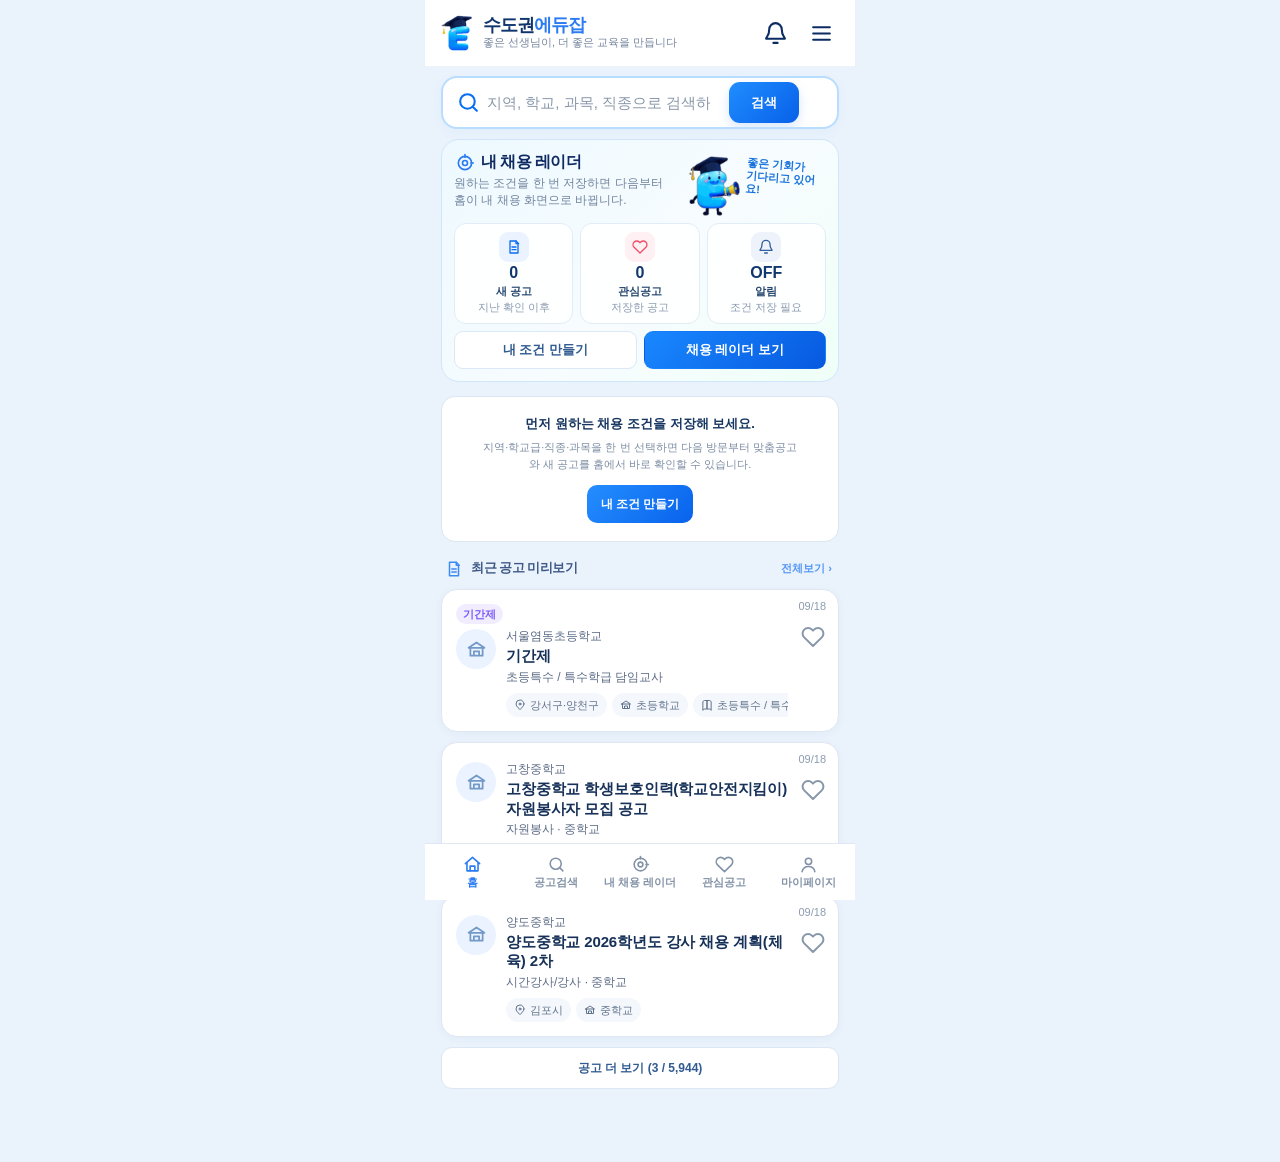
==== app.html @ aa438aa8 "Bust preview app cache with production" ====
<!doctype html>
<html lang="ko">
<head>
  <meta charset="utf-8">
  <meta name="viewport" content="width=device-width,initial-scale=1,viewport-fit=cover">
  <meta name="theme-color" content="#EFF5FF">
  <title>수도권에듀잡 | 서울·경기·인천 교육 채용공고</title>
  <meta name="description" content="서울·경기·인천 교육 채용공고를 한곳에서 검색하고, 내 조건 맞춤 새 공고와 관심공고·알림을 관리하세요.">
  <link rel="icon" href="edujob-icon.svg" type="image/svg+xml">
  <link rel="manifest" href="manifest.webmanifest">
  <link rel="stylesheet" href="app.css?v=20260920k">
</head>
<body>
  <a class="skip-link" href="#appMain">본문 바로가기</a>

  <header class="app-header" id="appHeader">
    <div class="header-inner">
      <a class="brand" href="#/home" aria-label="수도권에듀잡 홈">
        <img src="assets/logo-mark.png?v=20260920a" width="39" height="39" alt="수도권에듀잡 로고 마크">
        <span class="brand-copy"><strong>수도권<span>에듀잡</span></strong><small>좋은 선생님이, 더 좋은 교육을 만듭니다</small></span>
      </a>
      <div class="header-actions">
        <button type="button" id="headerAlertBtn" class="icon-btn" aria-label="알림 설정"></button>
        <button type="button" id="headerMenuBtn" class="icon-btn" aria-label="마이페이지"></button>
      </div>
    </div>
  </header>

  <main id="appMain" class="app-shell" tabindex="-1">
    <section id="searchTop" class="search-top" aria-label="채용공고 검색">
      <form id="searchForm" class="search-bar" role="search">
        <span class="search-icon" aria-hidden="true"></span>
        <input id="searchInput" type="search" autocomplete="off" placeholder="지역, 학교, 과목, 직종으로 검색하세요">
        <button id="searchClear" class="search-clear" type="button" aria-label="검색어 지우기">×</button>
        <button class="search-submit" type="submit">검색</button>
      </form>
      <div id="surfaceSegment" class="surface-segment" role="group" aria-label="구인 유형">
        <button type="button" data-surface="" class="active">전체 구인</button>
        <button type="button" data-surface="학교·교육청">학교·교육청</button>
        <button type="button" data-surface="학원·민간">학원·민간</button>
      </div>
    </section>

    <div id="screen" class="screen" aria-live="polite"></div>
  </main>

  <nav id="bottomNav" class="bottom-nav" aria-label="주요 메뉴">
    <a href="#/home" data-route="home"><span data-icon="home"></span><b>홈</b></a>
    <a href="#/search" data-route="search"><span data-icon="search"></span><b>공고검색</b></a>
    <a href="#/radar" data-route="radar"><span data-icon="radar"></span><b>내 채용 레이더</b></a>
    <a href="#/saved" data-route="saved"><span data-icon="heart"></span><b>관심공고</b></a>
    <a href="#/me" data-route="me"><span data-icon="user"></span><b>마이페이지</b></a>
  </nav>

  <div class="integration-hooks" aria-hidden="true">
    <div class="job-radar-actions"></div>
    <div id="jobRadarCopy"></div>
  </div>

  <div id="toast" class="toast" role="status" aria-live="polite"></div>

  <script src="user-store.js?v=20260919b" defer></script>
  <script src="alert-config.js?v=20260918a" defer></script>
  <script src="app.js?v=20260920l" defer></script>
  <script src="direct-link-guard.js?v=20260907c" defer></script>
  <script src="alert-client.js?v=20260920c" defer></script>
</body>
</html>
---- app.css ----
:root{
  --brand:#2B7CF3;
  --brand-strong:#1B5FD0;
  --brand-soft:#E8F1FE;
  --page-bg:#EFF5FF;
  --card-bg:#FFFFFF;
  --ink:#111A2B;
  --ink-sub:#5B6B85;
  --ink-mute:#8A98AE;
  --line:#DFE7F3;
  --danger:#E5484D;
  --new:#E5484D;
  --badge-gov:#1B9E6B;
  --badge-term:#7A5AF8;
  --star-on:#2B7CF3;
  --fs-xs:11px;
  --fs-sm:12px;
  --fs-md:13px;
  --fs-lg:15px;
  --fs-xl:16px;
  --fs-2xl:18px;
  --r-card:16px;
  --r-chip:999px;
  --r-btn:12px;
  --shadow:0 2px 10px rgba(23,58,110,.07);
  --s1:4px;--s2:8px;--s3:12px;--s4:16px;--s5:20px;--s6:24px;
  --f-title:700 var(--fs-lg)/1.35 -apple-system,"Apple SD Gothic Neo","Noto Sans KR",sans-serif;
  --f-body:400 var(--fs-md)/1.5 -apple-system,"Apple SD Gothic Neo","Noto Sans KR",sans-serif;
  --f-meta:500 var(--fs-xs)/1.4 -apple-system,"Apple SD Gothic Neo","Noto Sans KR",sans-serif;
}
*{box-sizing:border-box}
html{background:var(--page-bg);scroll-behavior:smooth}
body{margin:0;min-height:100vh;background:linear-gradient(180deg,#fff 0,#f8fbff 21%,var(--page-bg) 100%);color:var(--ink);font-family:-apple-system,"Apple SD Gothic Neo","Noto Sans KR",sans-serif;-webkit-font-smoothing:antialiased}
button,input,select{font:inherit}
button,a{-webkit-tap-highlight-color:transparent}
button{cursor:pointer}
a{color:inherit;text-decoration:none}
[hidden]{display:none!important}
.skip-link{position:fixed;left:8px;top:-80px;z-index:1000;background:#fff;padding:8px 12px;border-radius:8px;box-shadow:var(--shadow)}
.skip-link:focus{top:8px}

/* Header — approved mockup: official logo only, no face in E mark. */
.app-header{position:sticky;top:0;z-index:40;background:rgba(255,255,255,.98);border-bottom:1px solid #eef3f8}
.header-inner{max-width:430px;margin:0 auto;height:66px;padding:8px 12px;display:flex;align-items:center;gap:8px}
.brand{display:flex;align-items:center;gap:7px;min-width:0}
.brand img{width:39px;height:39px;object-fit:contain;flex:0 0 auto}
.brand-copy{display:grid;gap:1px;min-width:0}
.brand-copy strong{font-size:var(--fs-2xl);line-height:1;color:#10356d;letter-spacing:-1px;white-space:nowrap}
.brand-copy strong span{color:var(--brand)}
.brand-copy small{font-size:var(--fs-xs);color:#74849c;white-space:nowrap}
.header-actions{margin-left:auto;display:flex;align-items:center;gap:2px}
.icon-btn{width:44px;height:44px;border:0;background:transparent;color:#0b2b63;display:grid;place-items:center;padding:9px}
.icon-btn svg{width:25px;height:25px}
.app-header.compact .brand-copy small{display:none}
.app-header.compact .header-inner{height:56px}

/* Main shell */
.app-shell{max-width:430px;margin:0 auto;padding:9px 12px calc(68px + env(safe-area-inset-bottom))}
.search-top{display:grid;gap:8px;margin-bottom:10px}
.search-bar{width:100%;display:grid;grid-template-columns:28px minmax(0,1fr) 28px 70px;align-items:center;gap:5px;background:#fff;border:2px solid #b9ddff;border-radius:16px;padding:4px 5px 4px 11px;min-height:51px;box-shadow:0 4px 12px rgba(43,124,243,.045);overflow:hidden}
.search-icon{display:grid;place-items:center;color:#0b6ef3}
.search-icon svg{width:25px;height:25px}
.search-bar input{width:100%;min-width:0;border:0;outline:0;background:transparent;color:#1b2d4c;font-size:var(--fs-md);padding:0}
.search-bar input::placeholder{color:#8997aa}
.search-clear{display:none;width:26px;height:26px;border:0;border-radius:50%;background:#edf2f8;color:#72849c;font-size:var(--fs-2xl);line-height:1;padding:0}
.search-clear.show{display:block}
.search-submit{width:70px;min-width:70px;min-height:41px;border:0;border-radius:11px;background:linear-gradient(135deg,#208dff,#0760e8);color:#fff;font-size:var(--fs-sm);font-weight:850;box-shadow:0 5px 12px rgba(43,124,243,.18)}
.surface-segment{display:grid;grid-template-columns:repeat(3,minmax(0,1fr));gap:7px}
.surface-segment button{min-width:0;min-height:38px;border:1px solid #d7e6f5;border-radius:14px;background:#fff;color:#17345e;font-weight:850;font-size:var(--fs-xs);padding:0 4px}
.surface-segment button.active{border-color:transparent;background:linear-gradient(135deg,#2793ff,#0963ed);color:#fff;box-shadow:0 6px 16px rgba(43,124,243,.17)}
.screen{margin-top:4px}
.screen-head{display:flex;align-items:flex-start;justify-content:space-between;gap:10px;margin:0 2px 8px}
.screen-head h1,.section-title h2{margin:0;color:#102d67;letter-spacing:-.5px}
.screen-head h1{font-size:var(--fs-2xl)}
.screen-head p{margin:3px 0 0;color:var(--ink-sub);font-size:var(--fs-xs)}
.section-title{display:flex;align-items:center;gap:7px;margin:11px 2px 7px}
.section-title>span:first-child{width:21px;height:21px;color:#0b6ef3;display:grid;place-items:center}
.section-title>span:first-child svg{width:18px;height:18px}
.section-title h2{font-size:var(--fs-lg)}
.section-title .spacer{margin-left:auto}
.link-btn{border:0;background:transparent;color:var(--brand);font-size:var(--fs-xs);font-weight:850;padding:5px}

/* Home radar card */
.home-radar{overflow:hidden;background:linear-gradient(135deg,#edf9ff 0,#f7fcff 56%,#effff7 100%);border:1px solid #cfe6fb;border-radius:18px;padding:10px}
.radar-top{display:flex;align-items:flex-start;justify-content:space-between;gap:7px;min-height:65px}
.radar-top h2{margin:0;color:#0f2b62;font-size:var(--fs-xl);letter-spacing:-.6px}
.radar-top p{margin:4px 0 0;color:#71849d;font-size:var(--fs-xs)}
.radar-mascot{position:relative;width:96px;height:64px;flex:0 0 96px}
.radar-mascot img{position:absolute;right:0;bottom:0;width:60px;height:60px;object-fit:contain}
.radar-mascot span{position:absolute;right:49px;top:4px;width:62px;font-size:var(--fs-xs);line-height:1.2;font-weight:900;color:#1772db;text-align:center;transform:rotate(-6deg)}
.metric-grid{display:grid;grid-template-columns:repeat(4,minmax(0,1fr));gap:5px;margin-top:4px}
.metric{min-width:0;border:1px solid #e1ecf7;background:rgba(255,255,255,.94);border-radius:12px;padding:7px 2px;text-align:center;min-height:78px}
.metric .metric-icon{width:27px;height:27px;border-radius:9px;margin:0 auto 4px;display:grid;place-items:center;background:#eaf3ff;color:#0b6ef3}
.metric .metric-icon svg{width:15px;height:15px}
.metric:nth-child(2) .metric-icon{background:#fff0f3;color:#ef4e68}
.metric:nth-child(3) .metric-icon{background:#eef2fb;color:#315f9f}
.metric:nth-child(4) .metric-icon{background:#eafff5;color:#16a77b}
.metric b{display:block;color:#11376f;font-size:var(--fs-xl);line-height:1}
.metric strong{display:block;margin-top:4px;color:#24466e;font-size:var(--fs-xs);white-space:nowrap}
.metric small{display:block;margin-top:2px;color:#8b9aad;font-size:var(--fs-xs);white-space:nowrap}
.radar-actions{display:grid;grid-template-columns:repeat(2,minmax(0,1fr));gap:5px;margin-top:7px}
.radar-actions button{min-height:36px;border:1px solid #dbe8f5;border-radius:9px;background:#fff;color:#315b91;font-size:var(--fs-xs);font-weight:850;padding:4px}
.radar-actions button:first-child{background:linear-gradient(135deg,#1988ff,#0759df);color:#fff;border-color:transparent}

/* Home stats */
.status-grid{display:grid;grid-template-columns:repeat(4,minmax(0,1fr));gap:5px}
.status-grid .status-card{min-width:0;min-height:59px;background:#fff;border:1px solid var(--line);border-radius:13px;padding:7px 4px;display:grid;grid-template-columns:24px minmax(0,1fr);grid-template-rows:auto auto;column-gap:4px;align-items:center}
.status-icon{grid-row:1/3;width:23px;height:23px;border-radius:8px;display:grid;place-items:center;background:#eaf3ff;color:#0b6ef3}
.status-card:nth-child(2) .status-icon{background:#fff0f3;color:#f34f67}
.status-card:nth-child(3) .status-icon{background:#eafff5;color:#16a77b}
.status-card:nth-child(4) .status-icon{background:#f3efff;color:#715ad1}
.status-icon svg{width:14px;height:14px}
.status-card b{min-width:0;font-size:var(--fs-lg);line-height:1;color:#11356b;align-self:end;white-space:nowrap}
.status-card span{min-width:0;font-size:var(--fs-xs);color:#7789a1;align-self:start;white-space:nowrap}

/* Filter control */
.filter-row{display:flex;align-items:center;gap:6px;background:#fff;border:1px solid var(--line);border-radius:14px;padding:7px 9px;box-shadow:var(--shadow);margin:9px 0}
.filter-row strong{font-size:var(--fs-md);color:#173661}
.filter-row .reset-btn{border:0;border-radius:9px;background:#f1f5fa;color:#637793;font-size:var(--fs-xs);font-weight:800;padding:0 8px;min-height:34px}
.filter-row .open-filter{margin-left:auto;border:1px solid #dbe7f4;border-radius:9px;background:#fff;color:#235c9c;font-size:var(--fs-xs);font-weight:850;padding:0 10px;min-height:34px}

/* Shared jobs */
.job-list{display:grid;gap:8px}
.job-card{position:relative;display:block;background:#fff;border:1px solid var(--line);border-radius:14px;padding:10px 43px 10px 10px;box-shadow:0 2px 8px rgba(23,58,110,.045);min-height:100px}
.job-card:active{transform:translateY(1px)}
.badge-row{display:flex;flex-wrap:wrap;gap:4px;margin-bottom:6px}
.badge{display:inline-flex;align-items:center;min-height:18px;padding:0 6px;border-radius:999px;background:#eef3fa;color:#516780;font-size:var(--fs-xs);font-weight:850}
.badge.deadline,.badge.new{background:#fff0f2;color:var(--danger)}
.badge.gov{background:#eaf9f3;color:var(--badge-gov)}
.badge.term{background:#f0edff;color:var(--badge-term)}
.job-content{display:grid;grid-template-columns:35px minmax(0,1fr);gap:8px;align-items:start}
.school-emblem{width:35px;height:35px;border-radius:50%;background:#eaf3ff;color:#7399c7;display:grid;place-items:center}
.school-emblem svg{width:20px;height:20px}
.job-body{min-width:0}
.job-school{font-size:var(--fs-xs);color:#667b95;font-weight:800;white-space:nowrap;overflow:hidden;text-overflow:ellipsis}
.job-title{margin:2px 0 3px;font:700 var(--fs-sm)/1.35 -apple-system,"Apple SD Gothic Neo","Noto Sans KR",sans-serif;color:#173158;letter-spacing:-.2px}
.job-summary{font-size:var(--fs-xs);color:#71839b;line-height:1.4;margin-bottom:6px;white-space:nowrap;overflow:hidden;text-overflow:ellipsis}
.chip-row{display:flex;flex-wrap:wrap;gap:4px}
.meta-chip{display:inline-flex;align-items:center;gap:2px;padding:3px 5px;border-radius:999px;background:#f4f7fb;color:#61738c;font-size:var(--fs-xs);line-height:1}
.meta-chip svg{width:10px;height:10px;flex:0 0 auto}
.job-time{position:absolute;right:9px;top:9px;color:#8b9bb0;font-size:var(--fs-xs)}
.favorite-btn{position:absolute;right:6px;bottom:6px;width:38px;height:38px;border:1px solid #dce5ef;border-radius:10px;background:#fff;color:#8797aa;display:grid;place-items:center;padding:7px}
.favorite-btn svg{width:19px;height:19px}
.favorite-btn.on{color:var(--star-on);border-color:#b7d7ff;background:#f6faff}
.more-btn{width:100%;min-height:42px;border:1px solid #dbe7f4;border-radius:11px;background:#fff;color:#315b91;font-weight:850;font-size:var(--fs-xs)}

/* Search page */
.search-filter-row{display:grid;grid-template-columns:auto repeat(3,minmax(0,1fr)) 76px;gap:5px;align-items:center;margin:3px 0 8px}
.search-filter-row button,.search-filter-row select{min-width:0;min-height:38px;border:1px solid #dce7f3;border-radius:9px;background:#fff;color:#49627f;font-size:var(--fs-xs);font-weight:800;padding:0 5px}
.search-filter-row .filter-main{display:flex;align-items:center;gap:3px;border:0;background:transparent;color:#173661;padding:0 2px;font-size:var(--fs-xs)}
.search-filter-row .filter-main svg{width:16px;height:16px}
.results-bar{display:flex;align-items:center;justify-content:space-between;margin:7px 2px 8px;color:#637795;font-size:var(--fs-xs)}
.results-bar strong{color:var(--brand);font-size:var(--fs-sm)}

/* Filter drawer */
.filter-drawer{display:none;background:#fff;border:1px solid var(--line);border-radius:14px;padding:11px;margin:-1px 0 8px;box-shadow:var(--shadow)}
.filter-drawer.open{display:block}
.filter-group{padding:8px 0;border-bottom:1px solid #edf2f7}
.filter-group:last-child{border-bottom:0}
.filter-group h3{margin:0 0 6px;font-size:var(--fs-xs);color:#274a76}
.check-grid{display:flex;flex-wrap:wrap;gap:5px}
.check-chip{position:relative}
.check-chip input{position:absolute;opacity:0;pointer-events:none}
.check-chip span{display:inline-flex;align-items:center;min-height:36px;padding:0 9px;border:1px solid #dce7f3;border-radius:999px;background:#fff;color:#61738d;font-size:var(--fs-xs);font-weight:750}
.check-chip input:checked+span{background:var(--brand-soft);border-color:#a9cdfd;color:#155fc9}
.filter-actions{display:flex;gap:6px;padding-top:8px}
.filter-actions button{flex:1;min-height:40px;border-radius:9px;border:1px solid #dce7f3;background:#fff;color:#49627f;font-size:var(--fs-xs);font-weight:850}
.filter-actions .apply{background:var(--brand);border-color:var(--brand);color:#fff}

/* Radar */
.radar-page{padding-top:1px}
.radar-page .hero-row{display:grid;grid-template-columns:auto 1fr 84px;align-items:center;gap:7px;margin-bottom:8px}
.back-btn{width:34px;height:34px;border:0;background:transparent;color:#1b3761;font-size:var(--fs-2xl);padding:0}
.radar-page .hero-copy h1{font-size:var(--fs-2xl);margin:0;color:#102d67}
.radar-page .hero-copy p{font-size:var(--fs-xs);color:#71839c;margin:3px 0 0;line-height:1.45}
.radar-page .hero-row img{width:76px;height:64px;object-fit:contain}
.segment-tabs{display:grid;grid-template-columns:1fr 1fr;border:1px solid var(--line);border-radius:13px;overflow:hidden;background:#fff;margin-bottom:9px}
.segment-tabs button{min-height:39px;border:0;background:#fff;color:#6c7e97;font-size:var(--fs-xs);font-weight:850}
.segment-tabs button.active{background:linear-gradient(135deg,#248cff,#075ae0);color:#fff}
.condition-card,.alert-card,.tip-card{background:#fff;border:1px solid var(--line);border-radius:14px;padding:11px;margin-bottom:8px;box-shadow:var(--shadow)}
.condition-head{display:flex;align-items:center;justify-content:space-between;gap:8px;margin-bottom:8px}
.condition-head strong{font-size:var(--fs-xs);color:#173661}
.condition-head button{border:0;background:transparent;color:var(--brand);font-size:var(--fs-xs);font-weight:850}
.saved-condition{display:grid;grid-template-columns:minmax(0,1fr) auto;align-items:center;gap:7px;border-top:1px solid #edf2f7;padding:9px 0}
.saved-condition:first-of-type{border-top:0}
.saved-condition strong{display:block;font-size:var(--fs-xs);color:#183963}
.saved-condition p{margin:4px 0;color:#6d8099;font-size:var(--fs-xs);line-height:1.4}
.saved-condition em{font-style:normal;color:#158966;font-size:var(--fs-xs);font-weight:850}
.condition-menu{position:relative}
.condition-menu summary{list-style:none;width:34px;height:34px;border:0;border-radius:9px;display:grid;place-items:center;color:#58708f;font-size:var(--fs-2xl);cursor:pointer;background:#f7f9fc}
.condition-menu summary::-webkit-details-marker{display:none}
.condition-menu-pop{display:none;position:absolute;right:0;top:37px;z-index:5;min-width:80px;padding:4px;background:#fff;border:1px solid var(--line);border-radius:9px;box-shadow:var(--shadow)}
.condition-menu[open] .condition-menu-pop{display:grid}
.condition-menu-pop button{min-height:36px;border:0;background:#fff;color:#345579;text-align:left;padding:0 8px;font-size:var(--fs-xs)}
.condition-menu-pop button.danger{color:#b43e49}
.alert-card{display:flex;align-items:center;justify-content:space-between;gap:8px}
.alert-copy{display:flex;gap:7px;align-items:center}
.alert-copy svg{width:19px;height:19px;color:var(--brand)}
.alert-copy strong{display:block;font-size:var(--fs-xs);color:#183963}
.alert-copy p{margin:2px 0 0;color:#7a8ba1;font-size:var(--fs-xs)}
.switch{width:40px;height:23px;border:0;border-radius:999px;background:#cbd7e5;position:relative;flex:0 0 auto}
.switch:after{content:"";position:absolute;top:3px;left:3px;width:17px;height:17px;border-radius:50%;background:#fff;box-shadow:0 1px 4px rgba(0,0,0,.14);transition:.15s}
.switch.on{background:var(--brand)}
.switch.on:after{left:20px}
.tip-card{display:flex;align-items:center;gap:10px;background:linear-gradient(135deg,#eefaff,#effff8);min-height:116px}
.tip-card img{width:72px;height:66px;object-fit:contain}
.tip-card strong{font-size:var(--fs-xs);color:#0c67cb}
.tip-card p{font-size:var(--fs-xs);color:#5f7c91;line-height:1.65;margin:4px 0 0}

/* Saved */
.saved-page{padding-top:2px}
.saved-page .segment-tabs{margin-bottom:9px}
.saved-tip{margin-top:10px;min-height:145px}

/* My page */
.me-profile{display:flex;align-items:center;gap:10px;background:#fff;border:1px solid var(--line);border-radius:14px;padding:12px;box-shadow:var(--shadow)}
.avatar{width:44px;height:44px;border-radius:50%;background:#edf3fa;color:#b5c5d7;display:grid;place-items:center}
.avatar svg{width:26px;height:26px}
.me-profile strong{display:block;color:#183963;font-size:var(--fs-md)}
.me-profile p{margin:2px 0 0;color:#7b8ca2;font-size:var(--fs-xs)}
.me-stats{display:grid;grid-template-columns:repeat(3,1fr);gap:1px;background:#e4ebf4;border-radius:14px;overflow:hidden;margin:9px 0}
.me-stats div{background:#fff;padding:10px 3px;text-align:center}
.me-stats span{display:block;color:#7f8fa5;font-size:var(--fs-xs)}
.me-stats b{display:block;color:#12356c;font-size:var(--fs-xl);margin-top:4px}
.menu-list{background:#fff;border:1px solid var(--line);border-radius:14px;overflow:hidden;margin-top:9px}
.menu-list button{width:100%;min-height:47px;border:0;border-bottom:1px solid #edf2f7;background:#fff;display:grid;grid-template-columns:22px 1fr auto;gap:8px;align-items:center;text-align:left;color:#27496f;padding:0 12px}
.menu-list button:last-child{border-bottom:0}
.menu-list button svg{width:18px;height:18px;color:#315f9f}
.menu-list button span{font-size:var(--fs-xs)}
.menu-list button em{font-style:normal;color:#9aabc0;font-size:var(--fs-lg)}
.menu-list button[disabled]{color:#9aa8b9;background:#fafbfd;cursor:not-allowed}
.menu-list button[disabled] svg{color:#b7c3d1}
.device-reset{width:100%;margin-top:9px;min-height:40px;border:1px solid #dfe7f3;border-radius:11px;background:#fff;color:#58708f;font-size:var(--fs-xs);font-weight:850}

/* Empty/loading */
.empty-state{background:#fff;border:1px dashed #cfdbea;border-radius:14px;padding:30px 14px;text-align:center;color:#71839a}
.empty-state img{width:76px;height:68px;object-fit:contain;margin-bottom:7px}
.empty-state strong{display:block;color:#294a77;font-size:var(--fs-xs);margin-bottom:5px}
.empty-state p{margin:0;font-size:var(--fs-xs);line-height:1.7}
.skeleton{display:grid;gap:8px}
.skeleton-card{height:100px;border-radius:14px;background:linear-gradient(90deg,#edf3f9 25%,#f8fbff 40%,#edf3f9 60%);background-size:400% 100%;animation:shimmer 1.3s ease infinite}
.loading-note{text-align:center;font-size:var(--fs-xs);color:#7d8ea4;padding:8px}
@keyframes shimmer{0%{background-position:100% 0}100%{background-position:0 0}}
@media(prefers-reduced-motion:reduce){*{scroll-behavior:auto!important;animation:none!important;transition:none!important}}

/* Bottom nav */
.bottom-nav{position:fixed;z-index:50;left:50%;transform:translateX(-50%);bottom:0;width:min(100%,430px);min-height:57px;padding:4px 5px calc(4px + env(safe-area-inset-bottom));background:rgba(255,255,255,.98);border-top:1px solid #dfe7f3;display:grid;grid-template-columns:repeat(5,1fr);backdrop-filter:blur(12px)}
.bottom-nav a{min-width:0;min-height:48px;display:flex;flex-direction:column;align-items:center;justify-content:center;gap:1px;color:#8392a7}
.bottom-nav a span{display:grid;place-items:center}
.bottom-nav a svg{width:19px;height:19px}
.bottom-nav a.active{color:var(--brand)}
.bottom-nav b{font-size:var(--fs-xs);white-space:nowrap}
.toast{position:fixed;z-index:80;left:50%;bottom:calc(68px + env(safe-area-inset-bottom));transform:translate(-50%,20px);opacity:0;pointer-events:none;transition:.2s;background:#14365e;color:#fff;border-radius:999px;padding:8px 11px;font-size:var(--fs-xs);box-shadow:0 6px 20px rgba(0,0,0,.18);max-width:90%;text-align:center}
.toast.show{opacity:1;transform:translate(-50%,0)}
.integration-hooks{position:fixed;left:-9999px;top:-9999px;width:1px;height:1px;overflow:hidden}

@media(min-width:431px){
  body{background:#eaf3fc}
  .app-header{max-width:430px;margin:0 auto}
}


/* 2026-09-19 detail parity pass — approved mockup */
.app-shell{padding-left:16px;padding-right:16px}
.screen{margin-top:6px}
.section-title{margin-top:16px;margin-bottom:8px}
.section-title h2{font-size:var(--fs-lg);line-height:1.35;font-weight:700}
.job-list{gap:10px}

/* Job card anatomy */
.job-card{
  min-height:0;
  padding:14px 52px 14px 14px;
  border-radius:16px;
}
.job-content{grid-template-columns:36px minmax(0,1fr);gap:10px}
.school-emblem{width:36px;height:36px}
.school-emblem svg{width:20px;height:20px}
.job-school{font-size:var(--fs-sm);line-height:1.35;font-weight:500;color:var(--ink-sub)}
.job-title{
  margin:3px 0 4px;
  font-size:var(--fs-lg);
  line-height:1.35;
  font-weight:700;
  display:-webkit-box;
  -webkit-line-clamp:2;
  -webkit-box-orient:vertical;
  overflow:hidden;
}
.job-summary{
  margin-bottom:8px;
  font-size:var(--fs-sm);
  line-height:1.4;
  font-weight:400;
  color:var(--ink-sub);
  white-space:nowrap;
  overflow:hidden;
  text-overflow:ellipsis;
}
.chip-row{gap:5px}
.meta-chip{
  min-height:24px;
  padding:0 8px;
  gap:4px;
  font-size:var(--fs-xs);
  line-height:1;
}
.meta-chip svg{width:12px;height:12px}
.badge-row{gap:5px;margin-bottom:7px}
.badge{
  min-height:20px;
  padding:0 7px;
  font-size:var(--fs-xs);
  line-height:1;
  font-weight:700;
}
.badge.deadline{background:#fff0f1;color:#E5484D}
.badge.new{background:#fff3f5;color:#d94b62}
.badge.term{background:#f1edff;color:#7A5AF8}
.badge.gov{background:#eaf9f3;color:#1B9E6B}
.job-time{top:11px;right:14px;font-size:var(--fs-xs)}
.favorite-btn{
  top:27px;
  right:4px;
  bottom:auto;
  width:44px;
  height:44px;
  border:0;
  border-radius:0;
  background:transparent;
  box-shadow:none;
  padding:10px;
}
.favorite-btn svg{width:24px;height:24px}
.favorite-btn.on{border:0;background:transparent;color:var(--star-on)}
.job-deadline{
  position:absolute;
  right:14px;
  bottom:12px;
  color:#8795a8;
  font-size:var(--fs-xs);
  font-weight:500;
}

/* Home: keep approved compact structure but use line icon, not emoji. */
.radar-top h2{display:flex;align-items:center;gap:6px}
.radar-heading-icon{display:grid;place-items:center;width:21px;height:21px;color:var(--brand)}
.radar-heading-icon svg{width:20px;height:20px}
.home-radar{padding:14px}
.metric-grid{margin-top:8px}
.radar-actions{margin-top:8px}
.status-grid{gap:6px}
.filter-row{margin:10px 0;padding:8px 10px}

/* Search controls: filter + 3 chips; sort lives with results. */
.search-filter-row{
  grid-template-columns:auto repeat(3,minmax(0,1fr));
  gap:6px;
  margin:5px 0 9px;
}
.search-filter-row button{
  min-height:40px;
  font-size:var(--fs-xs);
}
.search-filter-row .filter-main{font-size:var(--fs-xs)}
.results-bar{margin:8px 2px 10px;font-size:var(--fs-xs)}
.results-bar strong{font-size:var(--fs-md)}
.results-sort{
  min-height:34px;
  border:0;
  background:transparent;
  color:#526984;
  font-size:var(--fs-xs);
  font-weight:700;
  padding:0 18px 0 6px;
}

/* Radar header: arrow + title on one row, subtitle below. */
.radar-page .hero-row{
  grid-template-columns:minmax(0,1fr) 84px;
  gap:8px;
  align-items:center;
}
.hero-title-row{display:flex;align-items:center;gap:4px}
.hero-title-row .back-btn{
  width:28px;
  height:32px;
  font-size:var(--fs-2xl);
  font-weight:700;
  display:grid;
  place-items:center;
}
.radar-page .hero-copy h1{font-size:var(--fs-xl);line-height:1.2}
.radar-page .hero-copy p{margin:4px 0 0 32px;font-size:var(--fs-xs);line-height:1.45}

/* My Page: one white menu card, status shown only at right. */
.menu-list-single{margin-top:10px}
.menu-list-single button{min-height:50px}
.menu-list button em.status{
  display:inline-flex;
  align-items:center;
  justify-content:center;
  min-height:22px;
  padding:0 7px;
  border-radius:999px;
  background:#f2f5f8;
  color:var(--ink-mute);
  font-size:var(--fs-xs);
  white-space:nowrap;
}
.menu-list button:not([disabled]) em.status{background:#eef5ff;color:#4f6f98}

/* Saved empty state: give the user a next action. */
.saved-tip{margin-top:14px;min-height:0;padding:30px 16px}
.empty-cta{
  margin-top:14px;
  min-height:40px;
  padding:0 16px;
  border:0;
  border-radius:11px;
  background:linear-gradient(135deg,#258eff,#0862ec);
  color:#fff;
  font-size:var(--fs-xs);
  font-weight:800;
}

/* Target density for phone-sized preview. */
@media(max-width:430px){
  .header-inner{padding-left:16px;padding-right:16px}
  .app-shell{padding-left:16px;padding-right:16px}
  .home-radar{padding:12px}
  .job-card{padding:12px 48px 12px 12px}
  .job-title{font-size:var(--fs-md)}
  .job-school,.job-summary{font-size:var(--fs-xs)}
  .meta-chip{font-size:var(--fs-xs);min-height:23px;padding:0 7px}
  .badge{font-size:var(--fs-xs)}
}


/* 2026-09-20 readable type scale + density + safe-area pass */
.app-shell{
  padding-left:16px;
  padding-right:16px;
  padding-bottom:calc(57px + env(safe-area-inset-bottom, 0px) + 16px);
}
.screen{margin-top:4px}
.section-title{margin-top:16px;margin-bottom:8px}
.section-title h2{font-size:var(--fs-lg);line-height:1.3;font-weight:700}
.job-list{gap:10px}

.brand-copy strong{font-size:var(--fs-2xl)}
.brand-copy small{font-size:var(--fs-xs)}
.search-bar input{font-size:var(--fs-lg)}
.search-clear{font-size:var(--fs-xl)}
.search-submit{font-size:var(--fs-md)}
.surface-segment button{font-size:var(--fs-sm)}
.screen-head h1{font-size:var(--fs-xl)}
.screen-head p{font-size:var(--fs-sm)}
.link-btn{font-size:var(--fs-xs)}

.home-radar{padding:10px 12px}
.radar-top{min-height:58px}
.radar-top h2{font-size:var(--fs-xl)}
.radar-top p{font-size:var(--fs-sm);margin-top:2px}
.radar-mascot span{font-size:var(--fs-xs)}
.metric-grid{gap:5px;margin-top:3px}
.metric{min-height:82px;padding:10px 4px}
.metric .metric-icon{width:32px;height:32px;margin-bottom:3px}
.metric .metric-icon svg{width:16px;height:16px}
.metric b{font-size:var(--fs-xl)}
.metric strong{font-size:var(--fs-xs);margin-top:3px}
.metric small{font-size:var(--fs-xs);margin-top:1px}
.radar-actions{gap:5px;margin-top:5px}
.radar-actions button{min-height:34px;padding:3px 5px;font-size:var(--fs-md)}
.status-grid{gap:5px}
.status-grid .status-card{min-height:58px;padding:6px 4px}
.status-card b{font-size:var(--fs-lg)}
.status-card span{font-size:var(--fs-xs)}
.filter-row{margin:8px 0;padding:6px 9px}
.filter-row strong{font-size:var(--fs-md)}
.filter-row .reset-btn,.filter-row .open-filter{font-size:var(--fs-xs);min-height:32px}

.job-card{
  min-height:0;
  padding:14px 50px 14px 14px;
  border-radius:16px;
}
.job-content{grid-template-columns:40px minmax(0,1fr);gap:10px}
.school-emblem{width:40px;height:40px}
.school-emblem svg{width:21px;height:21px}
.job-school{font-size:var(--fs-sm);line-height:1.25;font-weight:500}
.job-title{
  margin:2px 0 4px;
  font-size:var(--fs-lg);
  line-height:1.3;
  letter-spacing:-0.01em;
  font-weight:700;
}
.job-summary{
  margin:0 0 8px;
  font-size:var(--fs-sm);
  line-height:1.3;
  white-space:nowrap;
  overflow:hidden;
  text-overflow:ellipsis;
}
.badge-row{gap:5px;margin-bottom:5px}
.badge{
  min-height:20px;
  padding:0 7px;
  font-size:var(--fs-xs);
  line-height:1;
  font-weight:700;
}
.job-meta{display:flex;align-items:center;gap:6px;min-width:0}
.chip-row{
  display:flex;
  flex:1 1 auto;
  min-width:0;
  flex-wrap:nowrap;
  gap:5px;
  overflow:hidden;
}
.meta-chip{
  min-height:24px;
  padding:0 8px;
  gap:4px;
  flex:0 0 auto;
  font-size:var(--fs-xs);
  line-height:1;
  white-space:nowrap;
}
.meta-chip:last-child{min-width:0;overflow:hidden;text-overflow:ellipsis}
.meta-chip svg{width:12px;height:12px}
.job-time{right:12px;top:10px;font-size:var(--fs-xs)}
.favorite-btn{
  top:25px;
  right:3px;
  width:44px;
  height:44px;
  border:0;
  background:transparent;
  padding:10px;
}
.favorite-btn svg{width:24px;height:24px}
.job-deadline{
  position:static;
  margin-left:auto;
  flex:0 0 auto;
  font-size:var(--fs-xs);
  color:var(--ink-mute);
  white-space:nowrap;
}
.more-btn{font-size:var(--fs-sm)}

.search-filter-row{
  grid-template-columns:auto repeat(3,minmax(0,1fr));
  gap:6px;
  margin:4px 0 8px;
}
.search-filter-row button{min-height:38px;font-size:var(--fs-xs)}
.search-filter-row .filter-main{font-size:var(--fs-xs)}
.results-bar{margin:7px 2px 8px;font-size:var(--fs-xs)}
.results-bar strong{font-size:var(--fs-md)}
.results-sort{font-size:var(--fs-xs)}

.filter-group h3{font-size:var(--fs-xs)}
.check-chip span{font-size:var(--fs-xs);min-height:36px}
.filter-actions button{font-size:var(--fs-sm)}

.radar-page .hero-copy h1{font-size:var(--fs-xl)}
.radar-page .hero-copy p{font-size:var(--fs-sm)}
.segment-tabs button{font-size:var(--fs-sm)}
.condition-head strong{font-size:var(--fs-sm)}
.condition-head button{font-size:var(--fs-xs)}
.saved-condition strong{font-size:var(--fs-sm)}
.saved-condition p{font-size:var(--fs-xs)}
.saved-condition em{font-size:var(--fs-xs)}
.condition-menu summary{font-size:var(--fs-2xl)}
.condition-menu-pop button{font-size:var(--fs-xs)}
.alert-copy strong{font-size:var(--fs-sm)}
.alert-copy p{font-size:var(--fs-xs)}
.tip-card strong{font-size:var(--fs-sm)}
.tip-card p{font-size:var(--fs-xs)}

.me-profile strong{font-size:var(--fs-lg)}
.me-profile p{font-size:var(--fs-sm)}
.me-stats span{font-size:var(--fs-xs)}
.me-stats b{font-size:var(--fs-xl)}
.menu-list button span{font-size:var(--fs-sm)}
.menu-list button em{font-size:var(--fs-lg)}
.menu-list button em.status{font-size:var(--fs-xs)}
.device-reset{font-size:var(--fs-xs)}
.empty-state strong{font-size:var(--fs-sm)}
.empty-state p{font-size:var(--fs-xs)}
.empty-cta{font-size:var(--fs-sm)}
.loading-note{font-size:var(--fs-xs)}
.bottom-nav b{font-size:var(--fs-xs)}
.toast{font-size:var(--fs-xs)}


/* 2026-09-20 restore the original full checkbox filter */
.filter-drawer{
  padding:14px;
  margin:0 0 10px;
  border-radius:16px;
}
.filter-drawer-head{
  display:grid;
  grid-template-columns:auto auto 1fr;
  align-items:center;
  gap:8px;
  padding-bottom:10px;
  border-bottom:1px solid #edf2f7;
}
.filter-drawer-head>strong{
  color:#173661;
  font-size:var(--fs-lg);
}
.filter-reset-top,
.filter-close{
  min-height:34px;
  border-radius:9px;
  font-size:var(--fs-xs);
  font-weight:800;
}
.filter-reset-top{
  border:0;
  background:#f1f5fa;
  color:#61738d;
  padding:0 10px;
}
.filter-close{
  justify-self:end;
  border:1px solid #dce7f3;
  background:#fff;
  color:#315b91;
  padding:0 11px;
}
.filter-title{
  display:flex;
  align-items:center;
  justify-content:space-between;
  gap:8px;
  margin-bottom:8px;
}
.filter-title h3{
  margin:0;
  color:#173661;
  font-size:var(--fs-md);
}
.filter-title span{
  color:#8a98ae;
  font-size:var(--fs-xs);
}
.filter-group{padding:13px 0}
.check-grid{
  display:grid;
  grid-template-columns:repeat(2,minmax(0,1fr));
  gap:7px;
}
.check-grid.one-col{grid-template-columns:1fr}
.check-grid.two-col{grid-template-columns:repeat(2,minmax(0,1fr))}
.check-chip{
  position:relative;
  min-width:0;
}
.check-chip input{
  position:absolute;
  opacity:0;
  pointer-events:none;
}
.check-chip span{
  width:100%;
  min-height:42px;
  display:flex;
  align-items:center;
  gap:8px;
  padding:0 10px;
  border:1px solid #d9e3ef;
  border-radius:11px;
  background:#fff;
  color:#5f7189;
  font-size:var(--fs-sm);
  font-weight:700;
  white-space:nowrap;
  overflow:hidden;
}
.check-chip span::before{
  content:"";
  width:20px;
  height:20px;
  flex:0 0 20px;
  border:2px solid #9099a6;
  border-radius:4px;
  background:#fff;
  box-sizing:border-box;
}
.check-chip span small{
  margin-left:auto;
  color:#9aa8b9;
  font-size:var(--fs-xs);
  font-weight:600;
}
.check-chip input:checked+span{
  background:#edf6ff;
  border-color:#8fc5fb;
  color:#155fc9;
}
.check-chip input:checked+span::before{
  content:"✓";
  display:grid;
  place-items:center;
  border-color:#377bd7;
  background:#377bd7;
  color:#fff;
  font-size:var(--fs-md);
  line-height:1;
}
.region-group{padding-top:6px}
.region-group+.region-group{margin-top:10px}
.region-group-head{
  display:flex;
  align-items:center;
  justify-content:space-between;
  gap:8px;
  margin:0 2px 7px;
}
.region-group-head b{
  color:#173661;
  font-size:var(--fs-sm);
}
.region-all{
  min-height:32px;
  border:0;
  border-radius:999px;
  background:#f3f6fa;
  color:#61738d;
  padding:0 10px;
  font-size:var(--fs-xs);
  font-weight:750;
}
.check-grid.region-checks{
  grid-template-columns:repeat(3,minmax(0,1fr));
  gap:6px;
}
.check-grid.region-checks .check-chip span{
  min-height:38px;
  padding:0 7px;
  gap:6px;
}
.check-grid.region-checks .check-chip span::before{
  width:18px;
  height:18px;
  flex-basis:18px;
}
.selected-box{
  display:none;
  margin-top:12px;
  padding:12px;
  border:1px solid #d5e4f5;
  border-radius:11px;
  background:#f3f8ff;
  color:#61738d;
}
.selected-box.show{display:block}
.selected-box b{
  color:#173661;
  font-size:var(--fs-sm);
}
.selected-box p{
  margin:5px 0 0;
  font-size:var(--fs-xs);
  line-height:1.55;
}

/* Home radar: mascot on the left, message on the right. */
.radar-mascot{
  width:142px;
  flex:0 0 142px;
}
.radar-mascot img{
  left:0;
  right:auto;
  bottom:0;
  width:60px;
  height:60px;
}
.radar-mascot span{
  left:62px;
  right:auto;
  top:7px;
  width:78px;
  text-align:left;
  transform:rotate(4deg);
}

@media(max-width:370px){
  .check-grid.region-checks{grid-template-columns:repeat(2,minmax(0,1fr))}
  .radar-mascot{width:126px;flex-basis:126px}
  .radar-mascot span{left:58px;width:66px}
}


/* 2026-09-20 calm hierarchy: fewer competing elements, full filters preserved */
.home-radar.calm{
  padding:12px;
}
.metric-grid.calm{
  grid-template-columns:repeat(3,minmax(0,1fr));
  gap:7px;
  margin-top:7px;
}
.metric-grid.calm .metric{
  min-height:74px;
  padding:8px 4px;
}
.metric-grid.calm .metric .metric-icon{
  width:30px;
  height:30px;
}
.radar-actions.calm{
  grid-template-columns:repeat(2,minmax(0,1fr));
  gap:7px;
  margin-top:7px;
}
.radar-actions.calm button{
  min-height:38px;
}
.radar-actions.calm button:first-child{
  background:#fff;
  color:#315b91;
  border-color:#dbe8f5;
}
.radar-actions.calm button:last-child{
  background:linear-gradient(135deg,#1988ff,#0759df);
  color:#fff;
  border-color:transparent;
}
.home-primary-title{
  margin-top:16px;
}
.home-status-strip{
  display:grid;
  grid-template-columns:repeat(3,minmax(0,1fr));
  gap:1px;
  margin:12px 0 2px;
  overflow:hidden;
  border:1px solid #e3ebf4;
  border-radius:12px;
  background:#e3ebf4;
}
.home-status-strip span{
  min-width:0;
  padding:9px 4px;
  background:#fff;
  color:#8392a7;
  text-align:center;
  font-size:var(--fs-xs);
  white-space:nowrap;
}
.home-status-strip b{
  display:block;
  margin-bottom:2px;
  color:#365778;
  font-size:var(--fs-sm);
}

/* Full checkbox filter remains complete, but secondary sections are folded. */
.filter-drawer{
  padding:12px;
  border-radius:16px;
}
.filter-drawer-head{
  grid-template-columns:auto 1fr auto;
  padding-bottom:8px;
}
.filter-reset-top{
  justify-self:start;
}
.filter-section{
  border-bottom:1px solid #edf2f7;
}
.filter-section:last-of-type{
  border-bottom:0;
}
.filter-section>summary{
  min-height:50px;
  display:grid;
  grid-template-columns:auto minmax(0,1fr) auto;
  align-items:center;
  gap:8px;
  list-style:none;
  cursor:pointer;
  user-select:none;
  color:#173661;
}
.filter-section>summary::-webkit-details-marker{
  display:none;
}
.filter-section-title{
  font-size:var(--fs-md);
  font-weight:800;
}
.filter-section-choice{
  min-width:0;
  color:#8a98ae;
  font-size:var(--fs-xs);
  text-align:right;
  white-space:nowrap;
  overflow:hidden;
  text-overflow:ellipsis;
}
.filter-chevron{
  width:20px;
  color:#7990aa;
  font-size:var(--fs-md);
  text-align:center;
  transition:transform .15s ease;
}
.filter-section[open] .filter-chevron{
  transform:rotate(180deg);
}
.filter-section-body{
  padding:0 0 13px;
}
.filter-section-note{
  margin:-2px 0 8px;
  color:#97a4b5;
  font-size:var(--fs-xs);
}
.filter-section .check-grid{
  margin:0;
}
.filter-section .region-group:first-of-type{
  padding-top:0;
}
.selected-box.show{
  margin-top:12px;
}
.filter-footer{
  position:sticky;
  bottom:calc(57px + env(safe-area-inset-bottom, 0px) + 6px);
  z-index:6;
  margin-top:10px;
  padding-top:10px;
  background:linear-gradient(180deg,rgba(255,255,255,0),#fff 34%);
}
.filter-footer button{
  width:100%;
  min-height:44px;
  border:0;
  border-radius:11px;
  background:linear-gradient(135deg,#258eff,#0862ec);
  color:#fff;
  font-size:var(--fs-sm);
  font-weight:850;
  box-shadow:0 5px 12px rgba(43,124,243,.16);
}

/* Keep the detailed region list readable without dominating the whole filter. */
.check-grid.region-checks{
  grid-template-columns:repeat(3,minmax(0,1fr));
}
.check-grid.region-checks .check-chip span{
  min-height:37px;
}

@media(max-width:370px){
  .metric-grid.calm{gap:5px}
  .home-status-strip span{padding:8px 2px}
  .check-grid.region-checks{grid-template-columns:repeat(2,minmax(0,1fr))}
}


/* Nested city/province groups keep the long region list available without visual overload. */
.filter-section .region-group{
  margin:0;
  padding:0;
  border:1px solid #e4ebf3;
  border-radius:11px;
  background:#fbfcfe;
  overflow:hidden;
}
.filter-section .region-group+.region-group{
  margin-top:7px;
}
.filter-section .region-group>summary{
  min-height:42px;
  display:grid;
  grid-template-columns:auto minmax(0,1fr) auto;
  align-items:center;
  gap:8px;
  padding:0 10px;
  list-style:none;
  cursor:pointer;
}
.filter-section .region-group>summary::-webkit-details-marker{
  display:none;
}
.filter-section .region-group>summary b{
  color:#284a72;
  font-size:var(--fs-sm);
}
.filter-section .region-group>summary span{
  color:#95a3b5;
  font-size:var(--fs-xs);
  text-align:right;
}
.filter-section .region-group>summary i{
  color:#7b90a8;
  font-size:var(--fs-sm);
  font-style:normal;
  transition:transform .15s ease;
}
.filter-section .region-group[open]>summary i{
  transform:rotate(180deg);
}
.region-group-body{
  padding:0 8px 9px;
}
.region-group-body .region-all{
  width:100%;
  min-height:32px;
  margin-bottom:7px;
  border-radius:9px;
  text-align:center;
}


/* 2026-09-20: saved profile is visible on home and checkboxes use native tap targets. */
.home-saved-profile{
  display:flex;
  align-items:center;
  gap:10px;
  margin:9px 0 2px;
  padding:10px 11px;
  border:1px solid #d6e7f7;
  border-radius:12px;
  background:rgba(255,255,255,.82);
}
.home-saved-profile>div{
  min-width:0;
  flex:1;
}
.home-saved-profile span{
  display:block;
  margin-bottom:3px;
  color:#7b8da4;
  font-size:var(--fs-xs);
  font-weight:700;
}
.home-saved-profile strong{
  display:block;
  overflow:hidden;
  color:#173661;
  font-size:var(--fs-sm);
  line-height:1.35;
  white-space:nowrap;
  text-overflow:ellipsis;
}
.home-saved-profile button{
  min-height:34px;
  flex:0 0 auto;
  padding:0 10px;
  border:1px solid #cfe0f2;
  border-radius:9px;
  background:#fff;
  color:#315b91;
  font-size:var(--fs-xs);
  font-weight:800;
}

/* Use a real checkbox instead of an invisible input + simulated square.
   This is more reliable on Android/iOS and makes the checked state obvious. */
.check-chip{
  min-width:0;
  display:flex;
  align-items:center;
  gap:8px;
  min-height:42px;
  padding:0 10px;
  border:1px solid #d9e3ef;
  border-radius:11px;
  background:#fff;
  color:#5f7189;
  cursor:pointer;
}
.check-chip input{
  position:static !important;
  width:18px;
  height:18px;
  flex:0 0 18px;
  margin:0;
  opacity:1 !important;
  pointer-events:auto !important;
  accent-color:#377bd7;
}
.check-chip span{
  width:auto;
  min-width:0;
  min-height:40px;
  flex:1;
  display:flex;
  align-items:center;
  gap:6px;
  padding:0 !important;
  border:0 !important;
  border-radius:0 !important;
  background:transparent !important;
  color:inherit;
  overflow:hidden;
}
.check-chip span::before,
.check-chip input:checked+span::before{
  display:none !important;
  content:none !important;
}
.check-chip span small{
  margin-left:auto;
  color:#9aa8b9;
  font-size:var(--fs-xs);
  font-weight:600;
}
.check-chip.checked{
  border-color:#8fc5fb;
  background:#edf6ff;
  color:#155fc9;
}
.check-chip.checked span small{
  color:#6d91b9;
}
.check-grid.region-checks .check-chip{
  min-height:38px;
  padding:0 7px;
}
.check-grid.region-checks .check-chip span{
  min-height:36px;
}


/* 2026-09-20 personalized-first home */
.home-radar.personalized{
  margin-bottom:14px;
}
.home-radar.personalized .metric b{
  font-size:var(--fs-xl);
}
.home-radar.personalized .metric small{
  color:#8a9aaf;
}
.home-no-new,
.first-use-card{
  margin:0 0 10px;
  padding:18px 14px;
  border:1px solid #dbe6f2;
  border-radius:14px;
  background:#fff;
  text-align:center;
}
.home-no-new strong,
.first-use-card strong{
  display:block;
  color:#173661;
  font-size:var(--fs-md);
}
.home-no-new p,
.first-use-card p{
  margin:6px auto 12px;
  max-width:320px;
  color:#7c8da3;
  font-size:var(--fs-xs);
  line-height:1.55;
}
.home-no-new button,
.first-use-card button{
  min-height:38px;
  padding:0 14px;
  border:0;
  border-radius:10px;
  background:linear-gradient(135deg,#258eff,#0862ec);
  color:#fff;
  font-size:var(--fs-sm);
  font-weight:850;
}
.latest-secondary-link{
  width:100%;
  min-height:40px;
  margin:2px 0 4px;
  border:0;
  border-radius:10px;
  background:transparent;
  color:#6f8198;
  font-size:var(--fs-sm);
  font-weight:800;
}
.latest-secondary-link:active{
  background:#f3f7fb;
}
.home-secondary-title{
  margin-top:14px;
  opacity:.78;
}
.home-secondary-title h2{
  font-size:var(--fs-md);
}


/* 2026-09-20: make favorite state unmistakable */
.favorite-btn svg{
  fill:none;
  stroke:currentColor;
  transition:fill .12s ease,transform .12s ease,color .12s ease;
}
.favorite-btn.on{
  color:var(--brand);
}
.favorite-btn.on svg{
  fill:currentColor;
  stroke:currentColor;
  transform:scale(1.06);
}


/* Final UI trim: home stays personal, detailed source scope stays in search. */
.surface-segment[hidden]{
  display:none!important;
}
.radar-result-head{
  display:flex;
  align-items:center;
  justify-content:space-between;
  gap:10px;
  margin:0 0 8px;
  padding:9px 10px;
  border:1px solid #dce7f3;
  border-radius:11px;
  background:#f8fbff;
}
.radar-result-head strong{
  color:#274a73;
  font-size:var(--fs-sm);
}
.radar-result-head button{
  min-height:32px;
  padding:0 9px;
  border:1px solid #cfe0f2;
  border-radius:9px;
  background:#fff;
  color:#315b91;
  font-size:var(--fs-xs);
  font-weight:800;
}
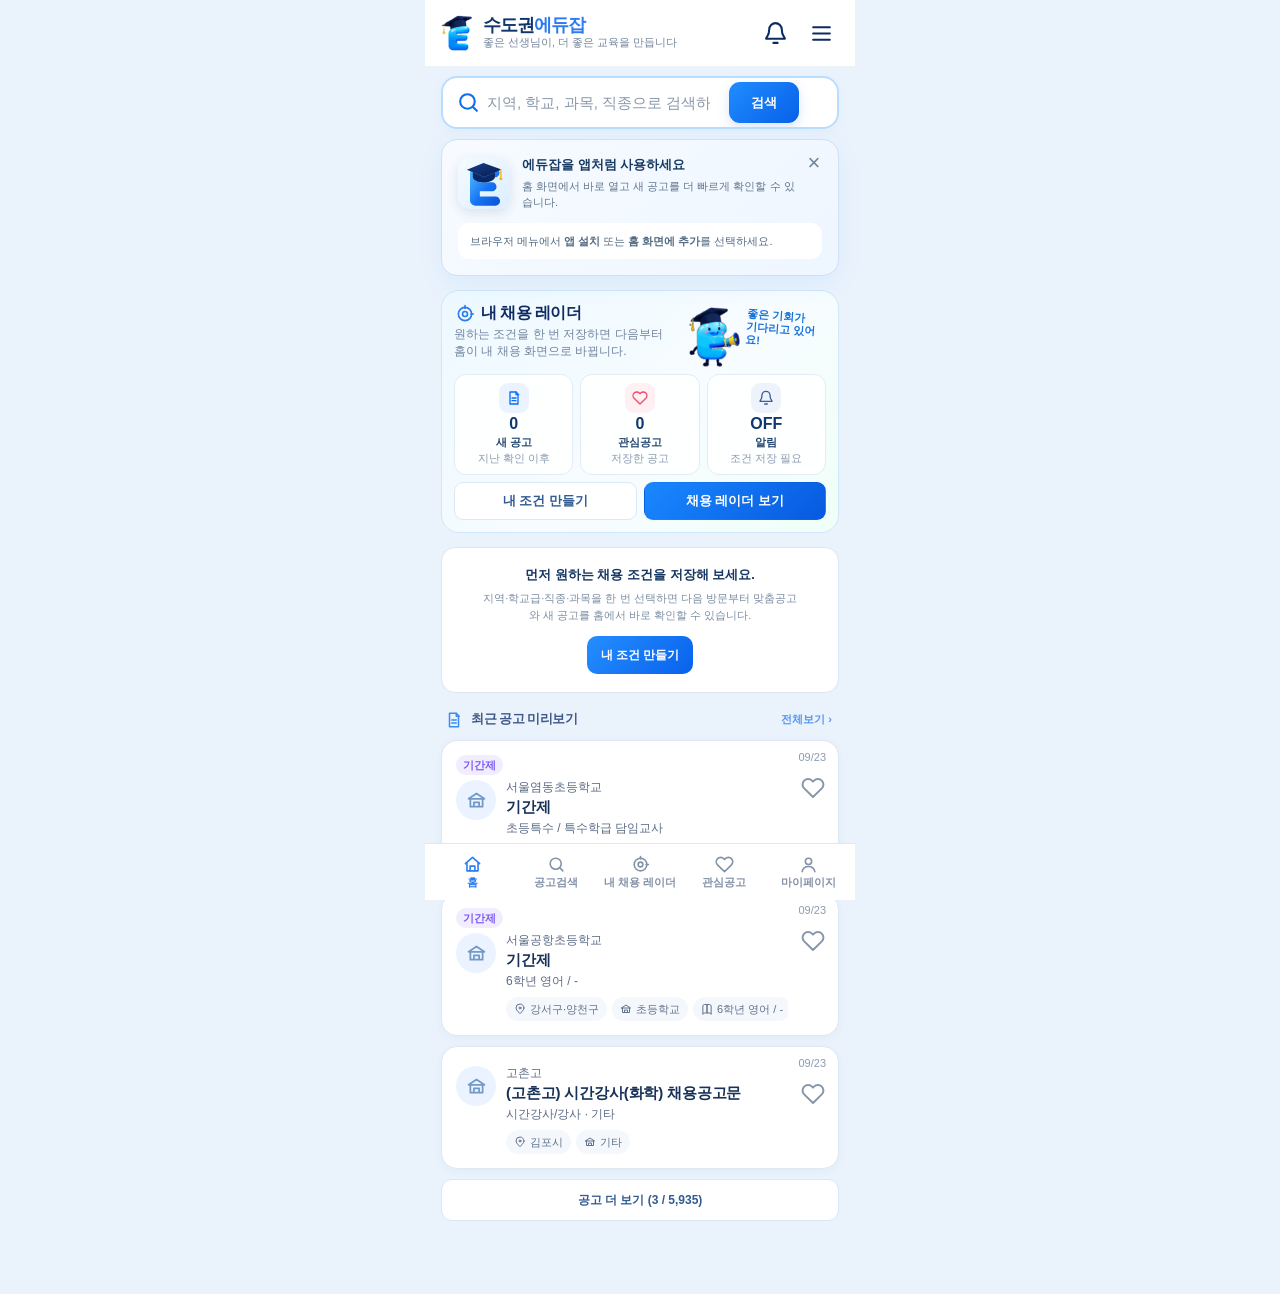
==== commit 3fbf48c5: "Align preview cache version with PWA onboarding" ====
--- a/app.html
+++ b/app.html
@@ -8,7 +8,7 @@
   <meta name="description" content="서울·경기·인천 교육 채용공고를 한곳에서 검색하고, 내 조건 맞춤 새 공고와 관심공고·알림을 관리하세요.">
   <link rel="icon" href="edujob-icon.svg" type="image/svg+xml">
   <link rel="manifest" href="manifest.webmanifest">
-  <link rel="stylesheet" href="app.css?v=20260920k">
+  <link rel="stylesheet" href="app.css?v=20260923pwa1">
 </head>
 <body>
   <a class="skip-link" href="#appMain">본문 바로가기</a>
@@ -61,7 +61,7 @@
 
   <script src="user-store.js?v=20260919b" defer></script>
   <script src="alert-config.js?v=20260918a" defer></script>
-  <script src="app.js?v=20260920l" defer></script>
+  <script src="app.js?v=20260923pwa1" defer></script>
   <script src="direct-link-guard.js?v=20260907c" defer></script>
   <script src="alert-client.js?v=20260920c" defer></script>
 </body>
--- a/app.css
+++ b/app.css
@@ -1251,3 +1251,152 @@
   font-size:var(--fs-xs);
   font-weight:800;
 }
+
+
+/* Unsupported in-app browser -> Chrome handoff for Web Push */
+.push-browser-guide{
+  margin:10px 0 16px;
+  padding:14px;
+  border:1px solid #d7e5f6;
+  border-radius:14px;
+  background:#f7fbff;
+}
+.push-browser-guide strong{
+  display:block;
+  color:#244a78;
+  font-size:var(--fs-sm);
+}
+.push-browser-guide p{
+  margin:5px 0 12px;
+  color:#66788f;
+  font-size:var(--fs-xs);
+  line-height:1.5;
+}
+.push-browser-actions{
+  display:grid;
+  grid-template-columns:1fr auto;
+  gap:8px;
+}
+.push-browser-actions button{
+  min-height:42px;
+  border-radius:11px;
+  font-weight:800;
+  font-size:var(--fs-sm);
+}
+.chrome-open-btn{
+  border:0;
+  background:var(--brand);
+  color:#fff;
+}
+.url-copy-btn{
+  border:1px solid #cbd9e9;
+  background:#fff;
+  color:#365b83;
+  padding:0 14px;
+}
+
+
+/* PWA install onboarding */
+.install-card{
+  position:relative;
+  margin:0 0 14px;
+  padding:16px;
+  border:1px solid #cfe0f2;
+  border-radius:16px;
+  background:linear-gradient(135deg,#f7fbff 0%,#eef6ff 100%);
+  box-shadow:0 8px 24px rgba(43,124,243,.08);
+}
+.install-card-head{
+  display:flex;
+  align-items:center;
+  gap:12px;
+  padding-right:26px;
+}
+.install-card-head img{
+  flex:0 0 auto;
+  border-radius:13px;
+  box-shadow:0 4px 12px rgba(23,50,77,.12);
+}
+.install-card-head strong{
+  display:block;
+  color:#183b63;
+  font-size:var(--fs-md);
+  line-height:1.35;
+}
+.install-card-head p{
+  margin:4px 0 0;
+  color:#61758d;
+  font-size:var(--fs-xs);
+  line-height:1.5;
+}
+.install-dismiss{
+  position:absolute;
+  top:8px;
+  right:9px;
+  width:30px;
+  height:30px;
+  border:0;
+  border-radius:50%;
+  background:transparent;
+  color:#718297;
+  font-size:22px;
+  line-height:28px;
+}
+.install-primary-btn{
+  width:100%;
+  min-height:44px;
+  margin-top:13px;
+  border:0;
+  border-radius:12px;
+  background:var(--brand);
+  color:#fff;
+  font-size:var(--fs-sm);
+  font-weight:900;
+}
+.install-manual-note{
+  margin-top:12px;
+  padding:10px 12px;
+  border-radius:11px;
+  background:#fff;
+  color:#516981;
+  font-size:var(--fs-xs);
+  line-height:1.5;
+}
+.ios-install-steps{
+  display:grid;
+  gap:7px;
+  margin:13px 0 9px;
+}
+.ios-install-steps span{
+  display:flex;
+  align-items:center;
+  gap:8px;
+  min-height:34px;
+  padding:7px 10px;
+  border-radius:10px;
+  background:#fff;
+  color:#415d78;
+  font-size:var(--fs-xs);
+  line-height:1.4;
+}
+.ios-install-steps b{
+  display:inline-grid;
+  place-items:center;
+  flex:0 0 22px;
+  width:22px;
+  height:22px;
+  border-radius:50%;
+  background:#e7f1ff;
+  color:#1f6dd0;
+  font-size:11px;
+}
+.install-card > small{
+  display:block;
+  color:#6a7e94;
+  font-size:11px;
+  line-height:1.45;
+}
+.ios-push-guide{
+  border-color:#cfe0f2;
+  background:#f7fbff;
+}
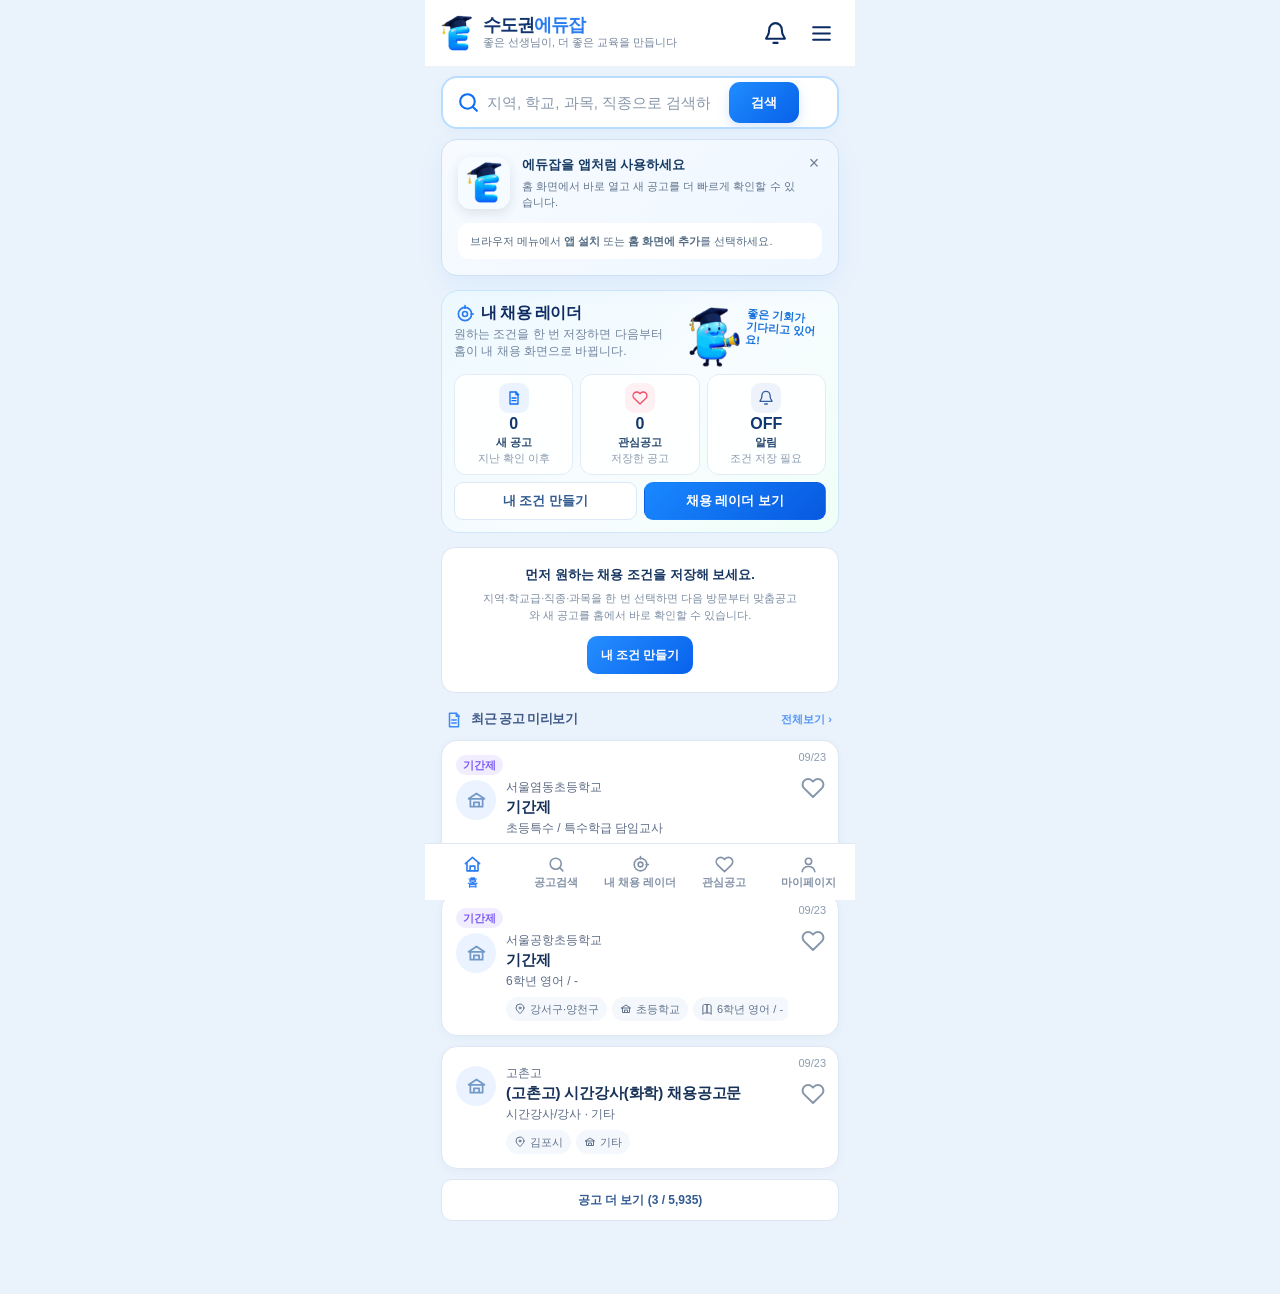
==== commit 2ee00ad1: "Align preview with new app icon" ====
--- a/app.html
+++ b/app.html
@@ -6,7 +6,8 @@
   <meta name="theme-color" content="#EFF5FF">
   <title>수도권에듀잡 | 서울·경기·인천 교육 채용공고</title>
   <meta name="description" content="서울·경기·인천 교육 채용공고를 한곳에서 검색하고, 내 조건 맞춤 새 공고와 관심공고·알림을 관리하세요.">
-  <link rel="icon" href="edujob-icon.svg" type="image/svg+xml">
+  <link rel="icon" href="edujob-icon.svg?v=20260923new1" type="image/svg+xml">
+  <link rel="apple-touch-icon" href="assets/logo-mark.png?v=20260923new1">
   <link rel="manifest" href="manifest.webmanifest">
   <link rel="stylesheet" href="app.css?v=20260923pwa1">
 </head>
--- a/app.css
+++ b/app.css
@@ -1339,7 +1339,7 @@
   border-radius:50%;
   background:transparent;
   color:#718297;
-  font-size:22px;
+  font-size:var(--fs-2xl);
   line-height:28px;
 }
 .install-primary-btn{
@@ -1388,12 +1388,12 @@
   border-radius:50%;
   background:#e7f1ff;
   color:#1f6dd0;
-  font-size:11px;
+  font-size:var(--fs-xs);
 }
 .install-card > small{
   display:block;
   color:#6a7e94;
-  font-size:11px;
+  font-size:var(--fs-xs);
   line-height:1.45;
 }
 .ios-push-guide{
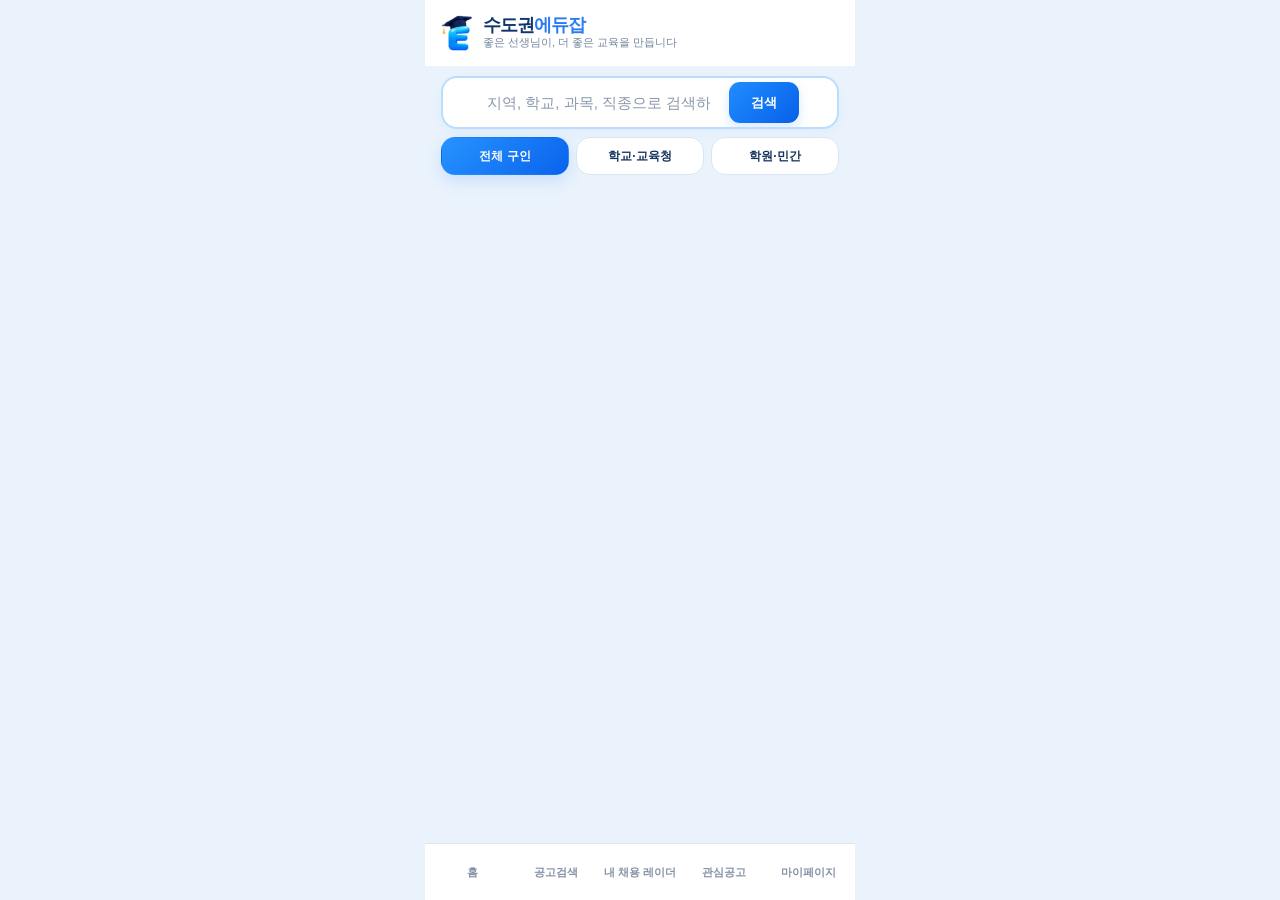
==== commit 077966fe: "Align app shell PWA cache version" ====
--- a/app.html
+++ b/app.html
@@ -62,7 +62,7 @@
 
   <script src="user-store.js?v=20260919b" defer></script>
   <script src="alert-config.js?v=20260918a" defer></script>
-  <script src="app.js?v=20260923pwa1" defer></script>
+  <script src="app.js?v=20260926pwa2" defer></script>
   <script src="direct-link-guard.js?v=20260907c" defer></script>
   <script src="alert-client.js?v=20260920c" defer></script>
 </body>
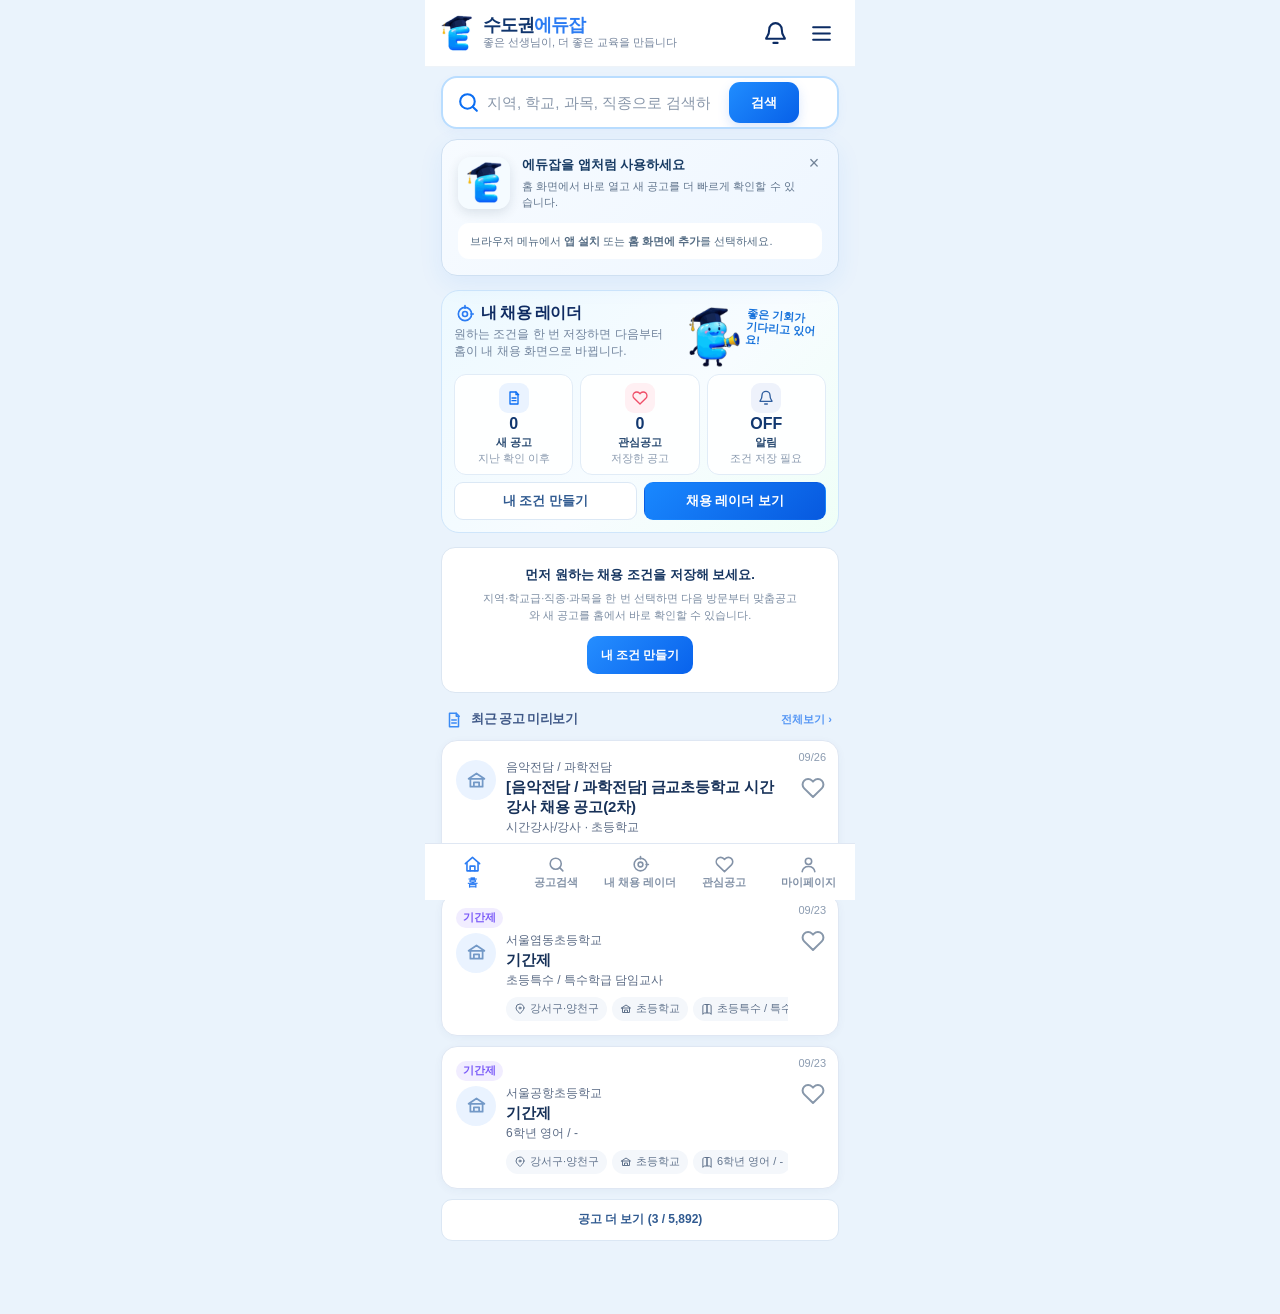
==== commit a6fd7546: "Align preview install handoff cache" ====
--- a/app.html
+++ b/app.html
@@ -62,7 +62,7 @@
 
   <script src="user-store.js?v=20260919b" defer></script>
   <script src="alert-config.js?v=20260918a" defer></script>
-  <script src="app.js?v=20260926pwa2" defer></script>
+  <script src="app.js?v=20260926pwa3" defer></script>
   <script src="direct-link-guard.js?v=20260907c" defer></script>
   <script src="alert-client.js?v=20260920c" defer></script>
 </body>
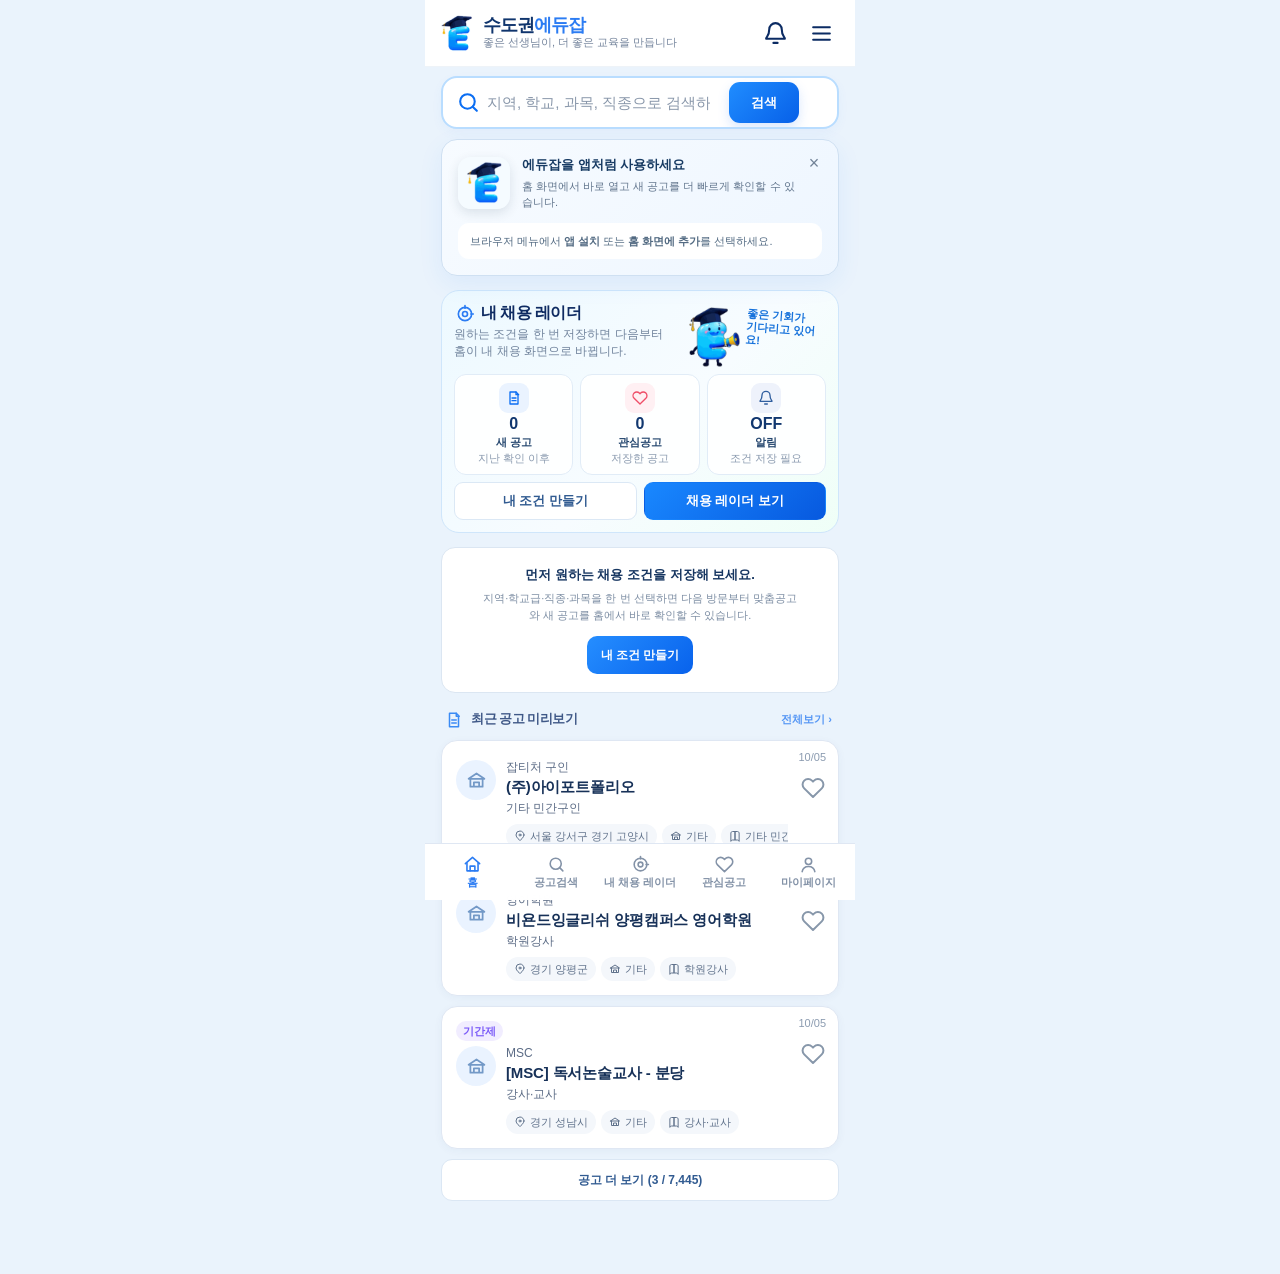
==== commit 9adca49c: "Keep app preview aligned with scoped filters" ====
--- a/app.html
+++ b/app.html
@@ -37,8 +37,8 @@
       </form>
       <div id="surfaceSegment" class="surface-segment" role="group" aria-label="구인 유형">
         <button type="button" data-surface="" class="active">전체 구인</button>
-        <button type="button" data-surface="학교·교육청">학교·교육청</button>
-        <button type="button" data-surface="학원·민간">학원·민간</button>
+        <button type="button" data-surface="공식공고">공식공고</button>
+        <button type="button" data-surface="민간공고">민간공고</button>
       </div>
     </section>
 
@@ -62,7 +62,7 @@
 
   <script src="user-store.js?v=20260919b" defer></script>
   <script src="alert-config.js?v=20260918a" defer></script>
-  <script src="app.js?v=20260926pwa3" defer></script>
+  <script src="app.js?v=20261005filter1" defer></script>
   <script src="direct-link-guard.js?v=20260907c" defer></script>
   <script src="alert-client.js?v=20260920c" defer></script>
 </body>
